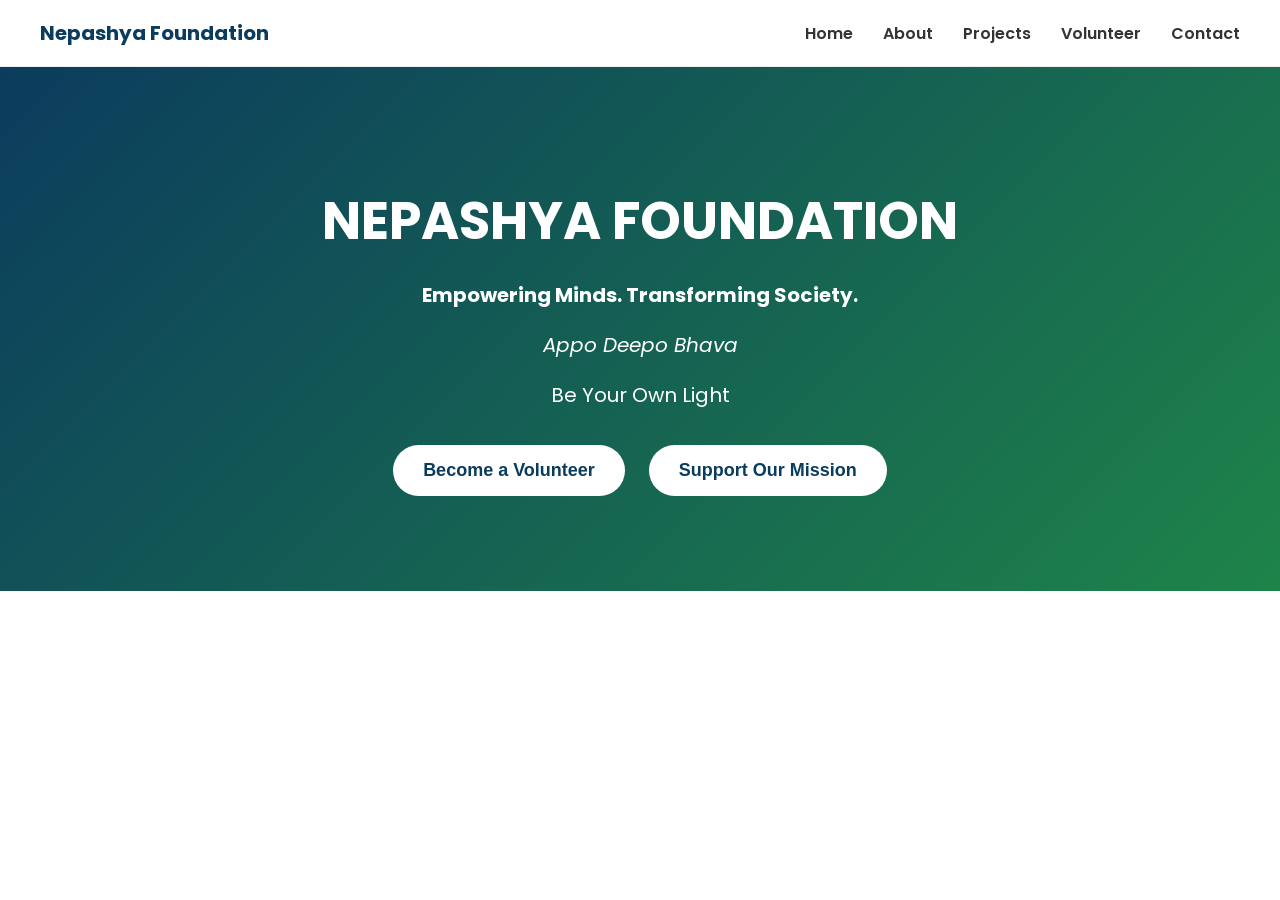
==== index.html @ 330c984b "index.html" ====
<!DOCTYPE html>
<html lang="en">
<head>
    <meta charset="UTF-8">
    <meta name="viewport" content="width=device-width, initial-scale=1.0">
    <title>Nepashya Foundation</title>
    <link rel="preconnect" href="https://fonts.googleapis.com">
    <link rel="preconnect" href="https://fonts.gstatic.com" crossorigin>
    <link href="https://fonts.googleapis.com/css2?family=Poppins:wght@400;600;700&display=swap" rel="stylesheet">
    <link rel="stylesheet" href="Style.css">
</head>

<body>

<nav>
    <div class="logo">Nepashya Foundation</div>
    <ul class="nav-links">
        <li><a href="index.html">Home</a></li>
        <li><a href="pages/about.html">About</a></li>
        <li><a href="pages/projects.html">Projects</a></li>
        <li><a href="pages/volunteer.html">Volunteer</a></li>
        <li><a href="pages/contact.html">Contact</a></li>
    </ul>
</nav>

<header>

<h1>NEPASHYA FOUNDATION</h1>

<p><strong>Empowering Minds. Transforming Society.</strong></p>

<p><em>Appo Deepo Bhava</em></p>

<p>Be Your Own Light</p>

<a href="pages/volunteer.html"><button>Become a Volunteer</button></a>
<a href="pages/contact.html"><button>Support Our Mission</button></a>

</header>

</body>

</html>
---- Style.css ----
/* ===== Brand Colors (Variables) ===== */
:root {
    --deep-blue: #0B3C5D;
    --emerald-green: #1E8449;
    --saffron: #FF9933;
    --background: #FFFFFF;
    --text-dark: #333333;
}

body {
    margin: 0;
    font-family: 'Poppins', Arial, sans-serif;
    background: var(--background);
    color: var(--text-dark);
}

/* ===== Navigation Bar ===== */
nav {
    display: flex;
    justify-content: space-between;
    align-items: center;
    padding: 18px 40px;
    background: var(--background);
    border-bottom: 1px solid #eee;
}

nav .logo {
    font-weight: 700;
    font-size: 20px;
    color: var(--deep-blue);
}

nav .nav-links {
    display: flex;
    list-style: none;
    gap: 30px;
    margin: 0;
    padding: 0;
}

nav .nav-links a {
    text-decoration: none;
    color: var(--text-dark);
    font-weight: 600;
    font-size: 16px;
    transition: color 0.2s ease;
}

nav .nav-links a:hover {
    color: var(--saffron);
}

/* ===== Inner Page Sections (About, Projects, etc.) ===== */
.page-section {
    max-width: 800px;
    margin: 60px auto;
    padding: 0 20px;
    line-height: 1.7;
}

.page-section h2 {
    color: var(--deep-blue);
    font-size: 36px;
    margin-bottom: 20px;
}

.page-section h3 {
    color: var(--emerald-green);
    font-size: 24px;
    margin-top: 30px;
}
.volunteer-form {
    display: flex;
    flex-direction: column;
    gap: 14px;
    max-width: 500px;
    margin-top: 20px;
}

.volunteer-form label {
    font-weight: 600;
    color: var(--deep-blue);
}

.volunteer-form input,
.volunteer-form select,
.volunteer-form textarea {
    padding: 12px;
    border: 1px solid #ccc;
    border-radius: 8px;
    font-family: 'Poppins', Arial, sans-serif;
    font-size: 16px;
}

.volunteer-form button {
    align-self: flex-start;
    background: var(--saffron);
    color: white;
}
.project-grid {
    display: grid;
    grid-template-columns: repeat(auto-fit, minmax(220px, 1fr));
    gap: 24px;
    margin-top: 30px;
}

.project-card {
    background: #f7f9fc;
    border: 1px solid #eee;
    border-radius: 12px;
    padding: 24px;
}

.project-card h3 {
    margin-top: 0;
}

/* ===== Hero Section ===== */
header {
    text-align: center;
    padding: 80px 20px;
    background: linear-gradient(135deg, var(--deep-blue), var(--emerald-green));
    color: white;
}

h1 {
    font-size: 52px;
    margin-bottom: 15px;
    font-weight: 700;
}

p {
    font-size: 20px;
}

button {
    padding: 15px 30px;
    margin: 15px 10px;
    border: none;
    border-radius: 30px;
    font-size: 18px;
    font-weight: 600;
    cursor: pointer;
}

button:first-of-type {
    background: var(--saffron);
    color: white;
}

button:last-of-type {
    background: white;
    color: var(--deep-blue);
}
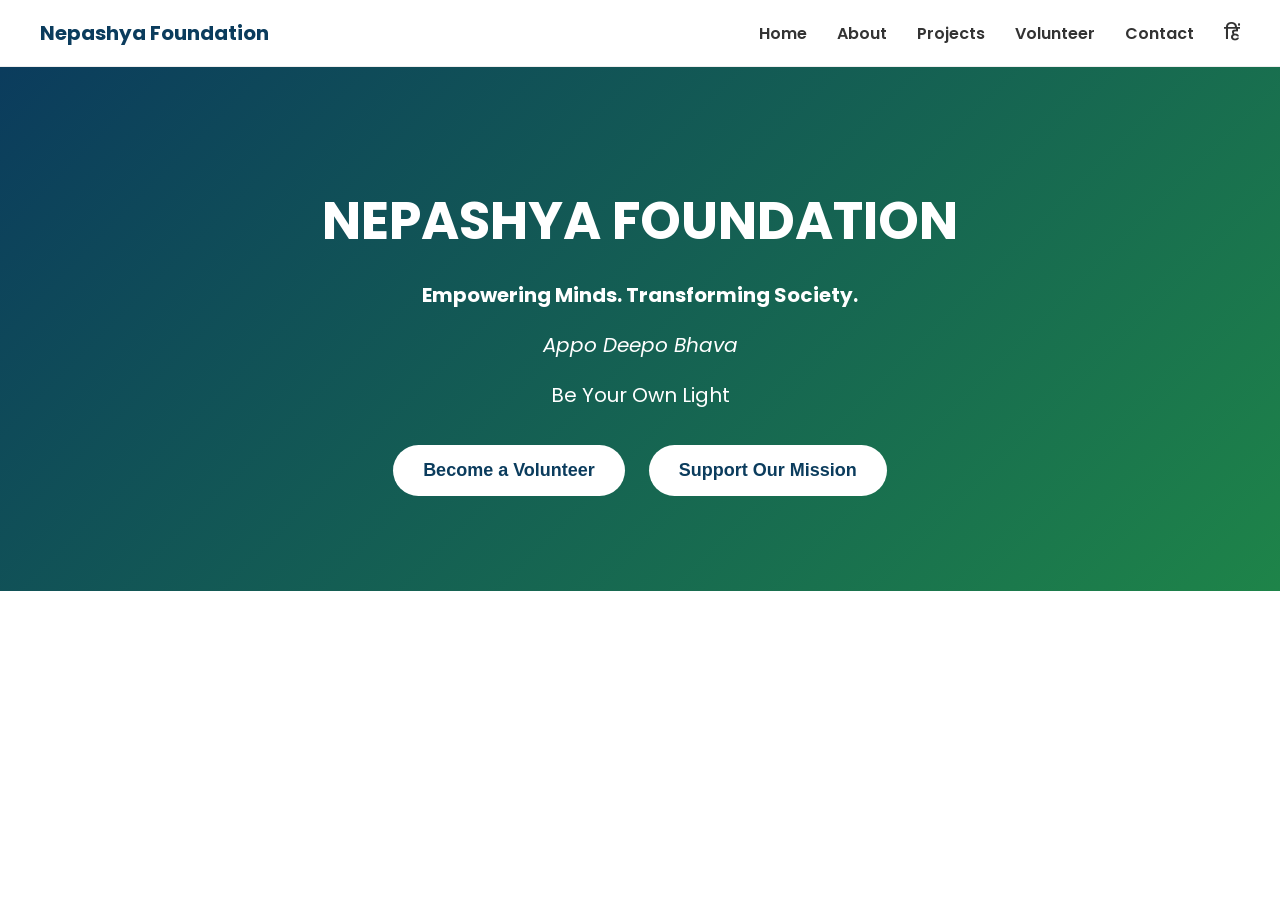
==== commit 37a4cc5c: "index.html" ====
--- a/index.html
+++ b/index.html
@@ -20,7 +20,8 @@
         <li><a href="pages/projects.html">Projects</a></li>
         <li><a href="pages/volunteer.html">Volunteer</a></li>
         <li><a href="pages/contact.html">Contact</a></li>
-    </ul>
+<li><a href="index-hi.html" class="lang-switch">हिं</a></li>
+</ul>
 </nav>
 
 <header>
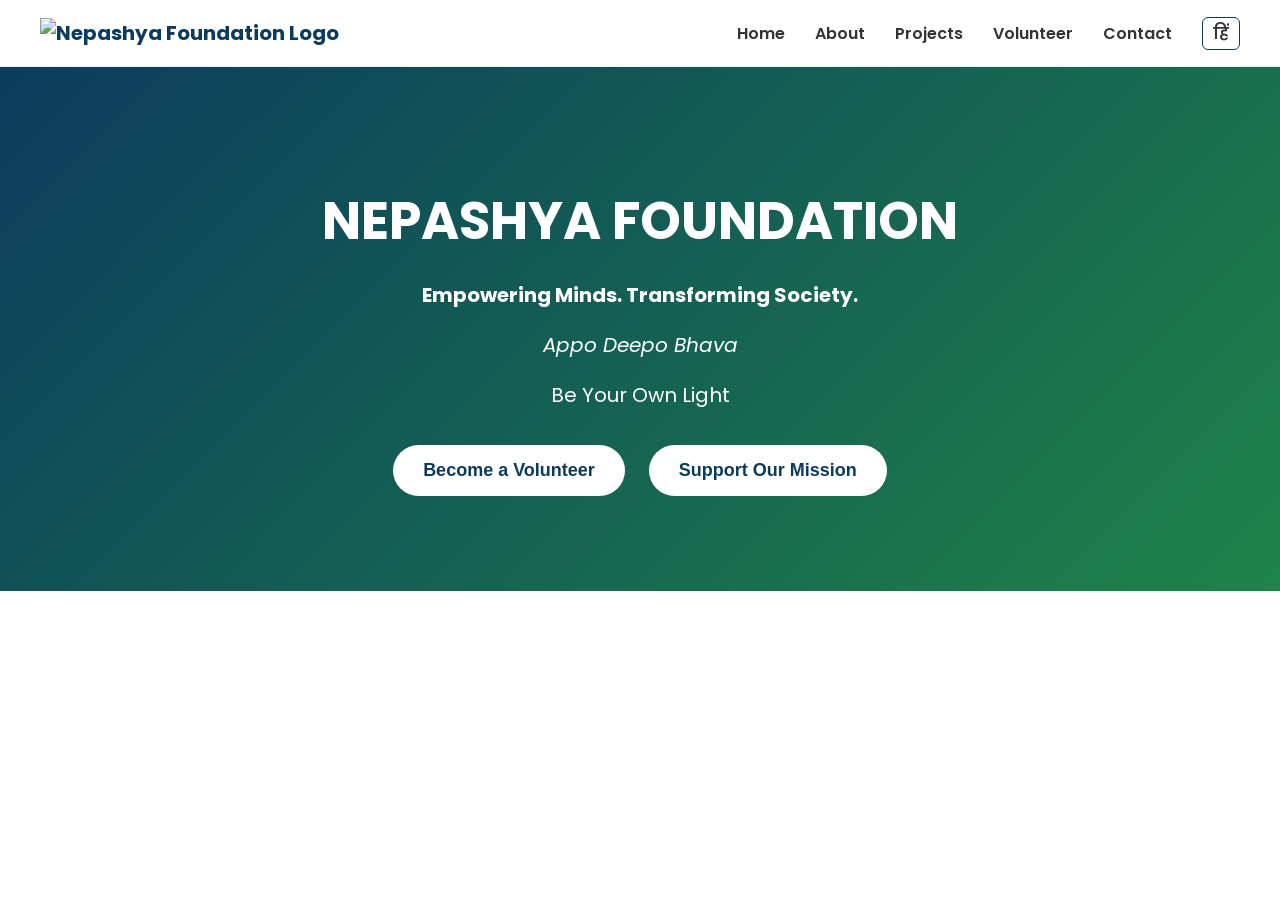
==== commit 889ecacc: "index.html Replaced logo text with an image for better branding." ====
--- a/index.html
+++ b/index.html
@@ -13,7 +13,7 @@
 <body>
 
 <nav>
-    <div class="logo">Nepashya Foundation</div>
+    <div class="logo"><img src="assets/images/logo/logo.png" alt="Nepashya Foundation Logo"></div>
     <ul class="nav-links">
         <li><a href="index.html">Home</a></li>
         <li><a href="pages/about.html">About</a></li>
--- a/Style.css
+++ b/Style.css
@@ -49,6 +49,13 @@
 nav .nav-links a:hover {
     color: var(--saffron);
 }
+.lang-switch {
+    border: 1px solid var(--deep-blue);
+    padding: 4px 10px;
+    border-radius: 6px;
+    font-size: 14px;
+}
+
 
 /* ===== Inner Page Sections (About, Projects, etc.) ===== */
 .page-section {
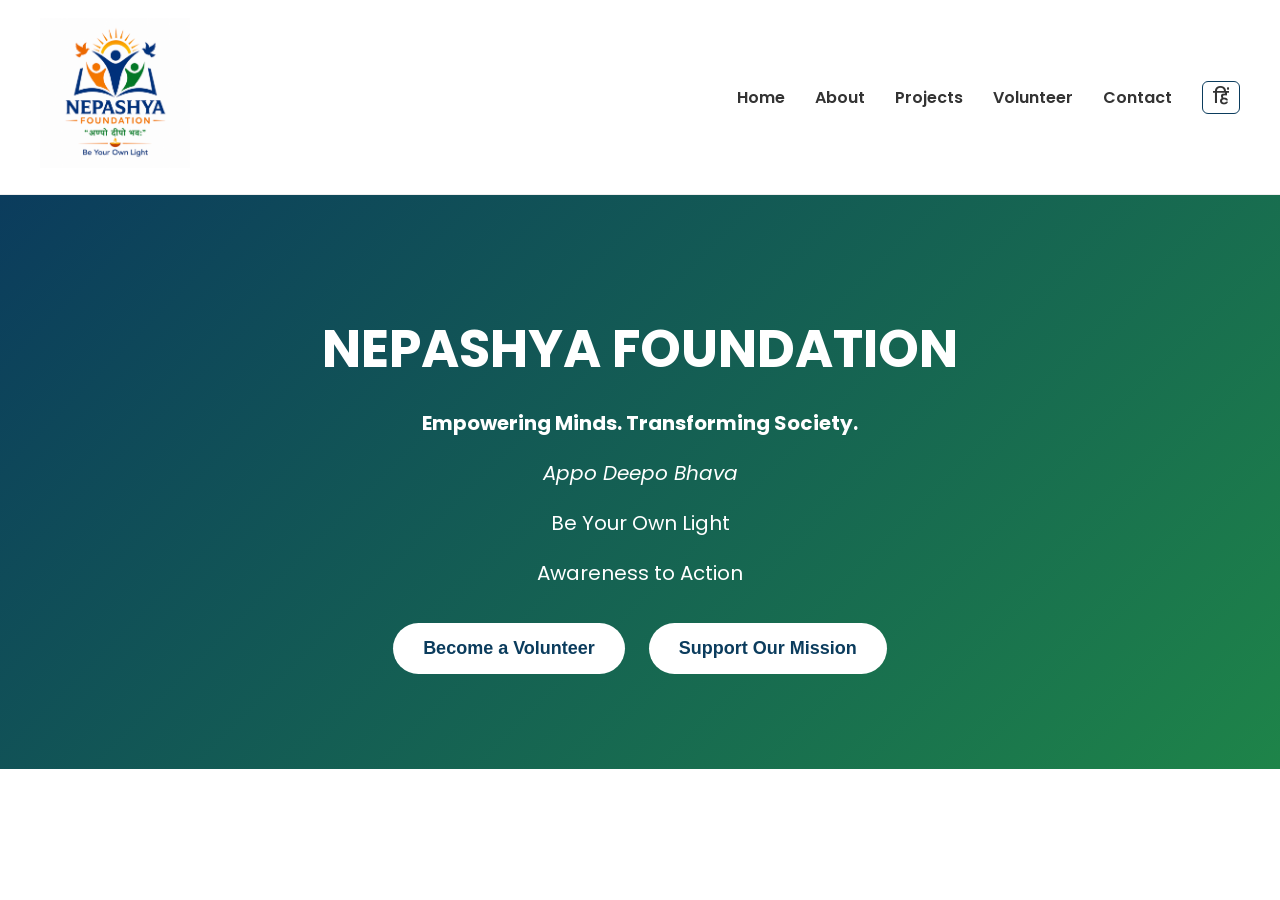
==== commit da6a560b: "Add tagline to index.html" ====
--- a/index.html
+++ b/index.html
@@ -33,6 +33,7 @@
 <p><em>Appo Deepo Bhava</em></p>
 
 <p>Be Your Own Light</p>
+    <p class="tagline-sub">Awareness to Action</p>
 
 <a href="pages/volunteer.html"><button>Become a Volunteer</button></a>
 <a href="pages/contact.html"><button>Support Our Mission</button></a>
--- a/Style.css
+++ b/Style.css
@@ -28,6 +28,9 @@
     font-weight: 700;
     font-size: 20px;
     color: var(--deep-blue);
+}
+nav .logo img {
+    height: 150px;
 }
 
 nav .nav-links {
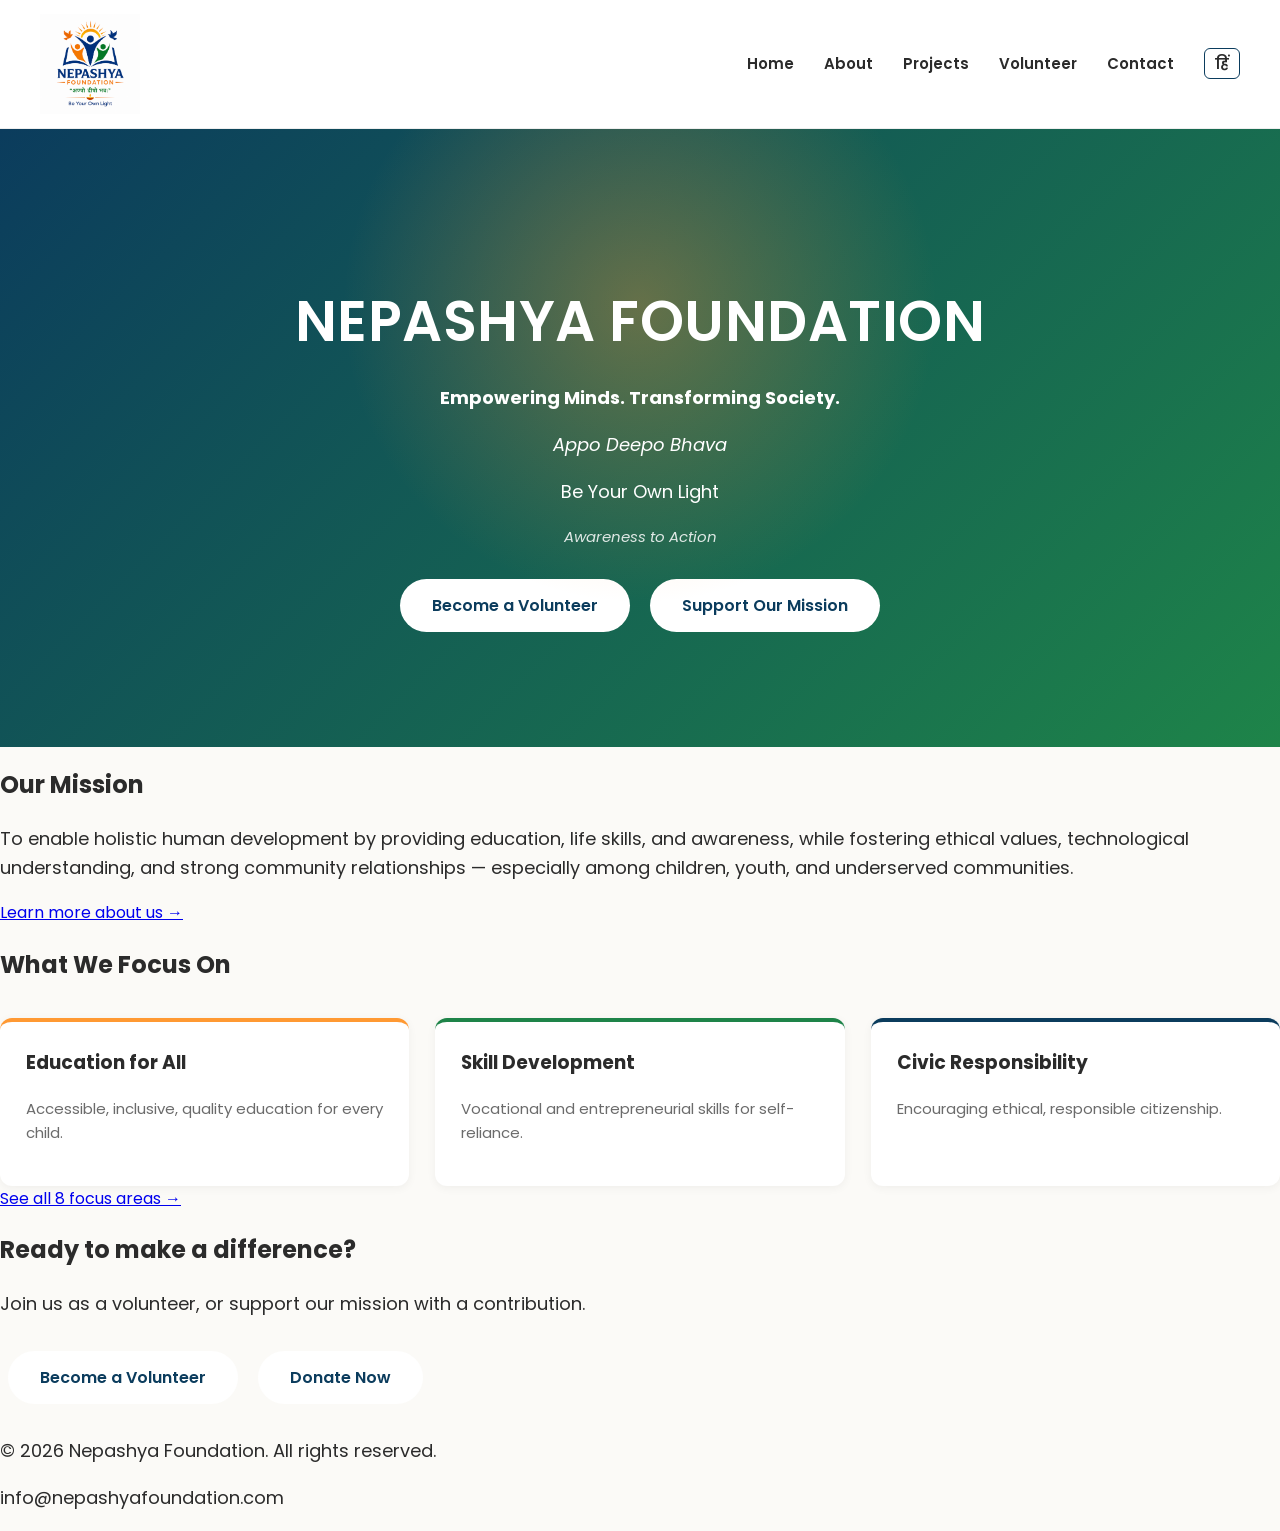
==== commit f1bb174f: "Update index.html" ====
--- a/index.html
+++ b/index.html
@@ -39,6 +39,47 @@
 <a href="pages/contact.html"><button>Support Our Mission</button></a>
 
 </header>
+    <section class="home-section mission-preview">
+    <h2>Our Mission</h2>
+    <p>
+        To enable holistic human development by providing education, life skills,
+        and awareness, while fostering ethical values, technological understanding,
+        and strong community relationships — especially among children, youth, and
+        underserved communities.
+    </p>
+    <a href="pages/about.html" class="text-link">Learn more about us →</a>
+</section>
+
+<section class="home-section focus-preview">
+    <h2>What We Focus On</h2>
+    <div class="project-grid">
+        <div class="project-card">
+            <h3>Education for All</h3>
+            <p>Accessible, inclusive, quality education for every child.</p>
+        </div>
+        <div class="project-card">
+            <h3>Skill Development</h3>
+            <p>Vocational and entrepreneurial skills for self-reliance.</p>
+        </div>
+        <div class="project-card">
+            <h3>Civic Responsibility</h3>
+            <p>Encouraging ethical, responsible citizenship.</p>
+        </div>
+    </div>
+    <a href="pages/projects.html" class="text-link">See all 8 focus areas →</a>
+</section>
+
+<section class="home-section cta-banner">
+    <h2>Ready to make a difference?</h2>
+    <p>Join us as a volunteer, or support our mission with a contribution.</p>
+    <a href="pages/volunteer.html"><button>Become a Volunteer</button></a>
+    <a href="pages/donate.html"><button class="btn-outline">Donate Now</button></a>
+</section>
+
+<footer>
+    <p>&copy; 2026 Nepashya Foundation. All rights reserved.</p>
+    <p>info@nepashyafoundation.com</p>
+</footer>
 
 </body>
 
--- a/Style.css
+++ b/Style.css
@@ -3,8 +3,14 @@
     --deep-blue: #0B3C5D;
     --emerald-green: #1E8449;
     --saffron: #FF9933;
-    --background: #FFFFFF;
-    --text-dark: #333333;
+    --background: #FBFAF7;
+    --card-bg: #FFFFFF;
+    --text-dark: #2B2B2B;
+    --text-muted: #6B6B6B;
+}
+
+* {
+    box-sizing: border-box;
 }
 
 body {
@@ -12,6 +18,11 @@
     font-family: 'Poppins', Arial, sans-serif;
     background: var(--background);
     color: var(--text-dark);
+    line-height: 1.6;
+}
+
+h1, h2, h3 {
+    font-family: 'Fraunces', 'Poppins', serif;
 }
 
 /* ===== Navigation Bar ===== */
@@ -19,18 +30,24 @@
     display: flex;
     justify-content: space-between;
     align-items: center;
-    padding: 18px 40px;
-    background: var(--background);
+    padding: 14px 40px;
+    background: var(--card-bg);
     border-bottom: 1px solid #eee;
+    position: sticky;
+    top: 0;
+    z-index: 100;
 }
 
 nav .logo {
     font-weight: 700;
     font-size: 20px;
     color: var(--deep-blue);
-}
+    display: flex;
+    align-items: center;
+}
+
 nav .logo img {
-    height: 150px;
+    height: 100px;
 }
 
 nav .nav-links {
@@ -45,120 +62,202 @@
     text-decoration: none;
     color: var(--text-dark);
     font-weight: 600;
-    font-size: 16px;
+    font-size: 15px;
     transition: color 0.2s ease;
 }
 
 nav .nav-links a:hover {
     color: var(--saffron);
 }
+
 .lang-switch {
     border: 1px solid var(--deep-blue);
     padding: 4px 10px;
     border-radius: 6px;
-    font-size: 14px;
-}
-
+    font-size: 13px;
+}
+
+/* ===== Hero Section ===== */
+header {
+    position: relative;
+    text-align: center;
+    padding: 110px 20px 100px;
+    background: linear-gradient(135deg, var(--deep-blue), var(--emerald-green));
+    color: white;
+    overflow: hidden;
+}
+
+header::before {
+    content: "";
+    position: absolute;
+    top: -20%;
+    left: 50%;
+    transform: translateX(-50%);
+    width: 600px;
+    height: 600px;
+    background: radial-gradient(circle, rgba(255,153,51,0.35) 0%, rgba(255,153,51,0) 70%);
+    pointer-events: none;
+}
+
+header h1, header p {
+    position: relative;
+    z-index: 1;
+}
+
+h1 {
+    font-size: 56px;
+    margin-bottom: 18px;
+    font-weight: 600;
+    letter-spacing: 0.5px;
+}
+
+p {
+    font-size: 18px;
+    color: var(--text-dark);
+}
+
+header p {
+    color: white;
+}
+
+.tagline-sub {
+    font-size: 15px;
+    opacity: 0.85;
+    font-style: italic;
+}
+
+button {
+    padding: 14px 32px;
+    margin: 15px 8px;
+    border: none;
+    border-radius: 30px;
+    font-size: 16px;
+    font-weight: 600;
+    font-family: 'Poppins', sans-serif;
+    cursor: pointer;
+    transition: transform 0.2s ease, box-shadow 0.2s ease;
+}
+
+button:hover {
+    transform: translateY(-2px);
+    box-shadow: 0 8px 20px rgba(0,0,0,0.15);
+}
+
+button:first-of-type {
+    background: var(--saffron);
+    color: white;
+}
+
+button:last-of-type {
+    background: white;
+    color: var(--deep-blue);
+}
 
 /* ===== Inner Page Sections (About, Projects, etc.) ===== */
 .page-section {
     max-width: 800px;
-    margin: 60px auto;
-    padding: 0 20px;
-    line-height: 1.7;
+    margin: 70px auto;
+    padding: 0 24px;
+    line-height: 1.8;
 }
 
 .page-section h2 {
     color: var(--deep-blue);
-    font-size: 36px;
-    margin-bottom: 20px;
+    font-size: 38px;
+    margin-bottom: 22px;
+    font-weight: 600;
 }
 
 .page-section h3 {
     color: var(--emerald-green);
-    font-size: 24px;
-    margin-top: 30px;
-}
+    font-size: 23px;
+    margin-top: 34px;
+    font-weight: 600;
+}
+
+.page-section p {
+    color: var(--text-muted);
+}
+
+/* ===== Volunteer / Contact Form ===== */
 .volunteer-form {
     display: flex;
     flex-direction: column;
     gap: 14px;
     max-width: 500px;
-    margin-top: 20px;
+    margin-top: 24px;
+    background: var(--card-bg);
+    padding: 28px;
+    border-radius: 14px;
+    box-shadow: 0 4px 18px rgba(0,0,0,0.06);
 }
 
 .volunteer-form label {
     font-weight: 600;
     color: var(--deep-blue);
+    font-size: 14px;
 }
 
 .volunteer-form input,
 .volunteer-form select,
 .volunteer-form textarea {
     padding: 12px;
-    border: 1px solid #ccc;
+    border: 1px solid #ddd;
     border-radius: 8px;
     font-family: 'Poppins', Arial, sans-serif;
-    font-size: 16px;
+    font-size: 15px;
+    background: #FAFAFA;
+}
+
+.volunteer-form input:focus,
+.volunteer-form select:focus,
+.volunteer-form textarea:focus {
+    outline: 2px solid var(--saffron);
+    background: white;
 }
 
 .volunteer-form button {
     align-self: flex-start;
     background: var(--saffron);
     color: white;
-}
+    margin: 8px 0 0;
+}
+
+/* ===== Project / Focus Area Cards ===== */
 .project-grid {
     display: grid;
-    grid-template-columns: repeat(auto-fit, minmax(220px, 1fr));
-    gap: 24px;
-    margin-top: 30px;
+    grid-template-columns: repeat(auto-fit, minmax(230px, 1fr));
+    gap: 26px;
+    margin-top: 34px;
 }
 
 .project-card {
-    background: #f7f9fc;
-    border: 1px solid #eee;
+    background: var(--card-bg);
+    border-top: 4px solid var(--saffron);
     border-radius: 12px;
-    padding: 24px;
+    padding: 26px;
+    box-shadow: 0 2px 10px rgba(0,0,0,0.05);
+    transition: transform 0.2s ease, box-shadow 0.2s ease;
+}
+
+.project-card:hover {
+    transform: translateY(-4px);
+    box-shadow: 0 10px 24px rgba(0,0,0,0.10);
+}
+
+.project-card:nth-of-type(3n+2) {
+    border-top-color: var(--emerald-green);
+}
+
+.project-card:nth-of-type(3n+3) {
+    border-top-color: var(--deep-blue);
 }
 
 .project-card h3 {
     margin-top: 0;
 }
 
-/* ===== Hero Section ===== */
-header {
-    text-align: center;
-    padding: 80px 20px;
-    background: linear-gradient(135deg, var(--deep-blue), var(--emerald-green));
-    color: white;
-}
-
-h1 {
-    font-size: 52px;
-    margin-bottom: 15px;
-    font-weight: 700;
-}
-
-p {
-    font-size: 20px;
-}
-
-button {
-    padding: 15px 30px;
-    margin: 15px 10px;
-    border: none;
-    border-radius: 30px;
-    font-size: 18px;
-    font-weight: 600;
-    cursor: pointer;
-}
-
-button:first-of-type {
-    background: var(--saffron);
-    color: white;
-}
-
-button:last-of-type {
-    background: white;
-    color: var(--deep-blue);
-}
+.project-card p {
+    color: var(--text-muted);
+    font-size: 15px;
+}
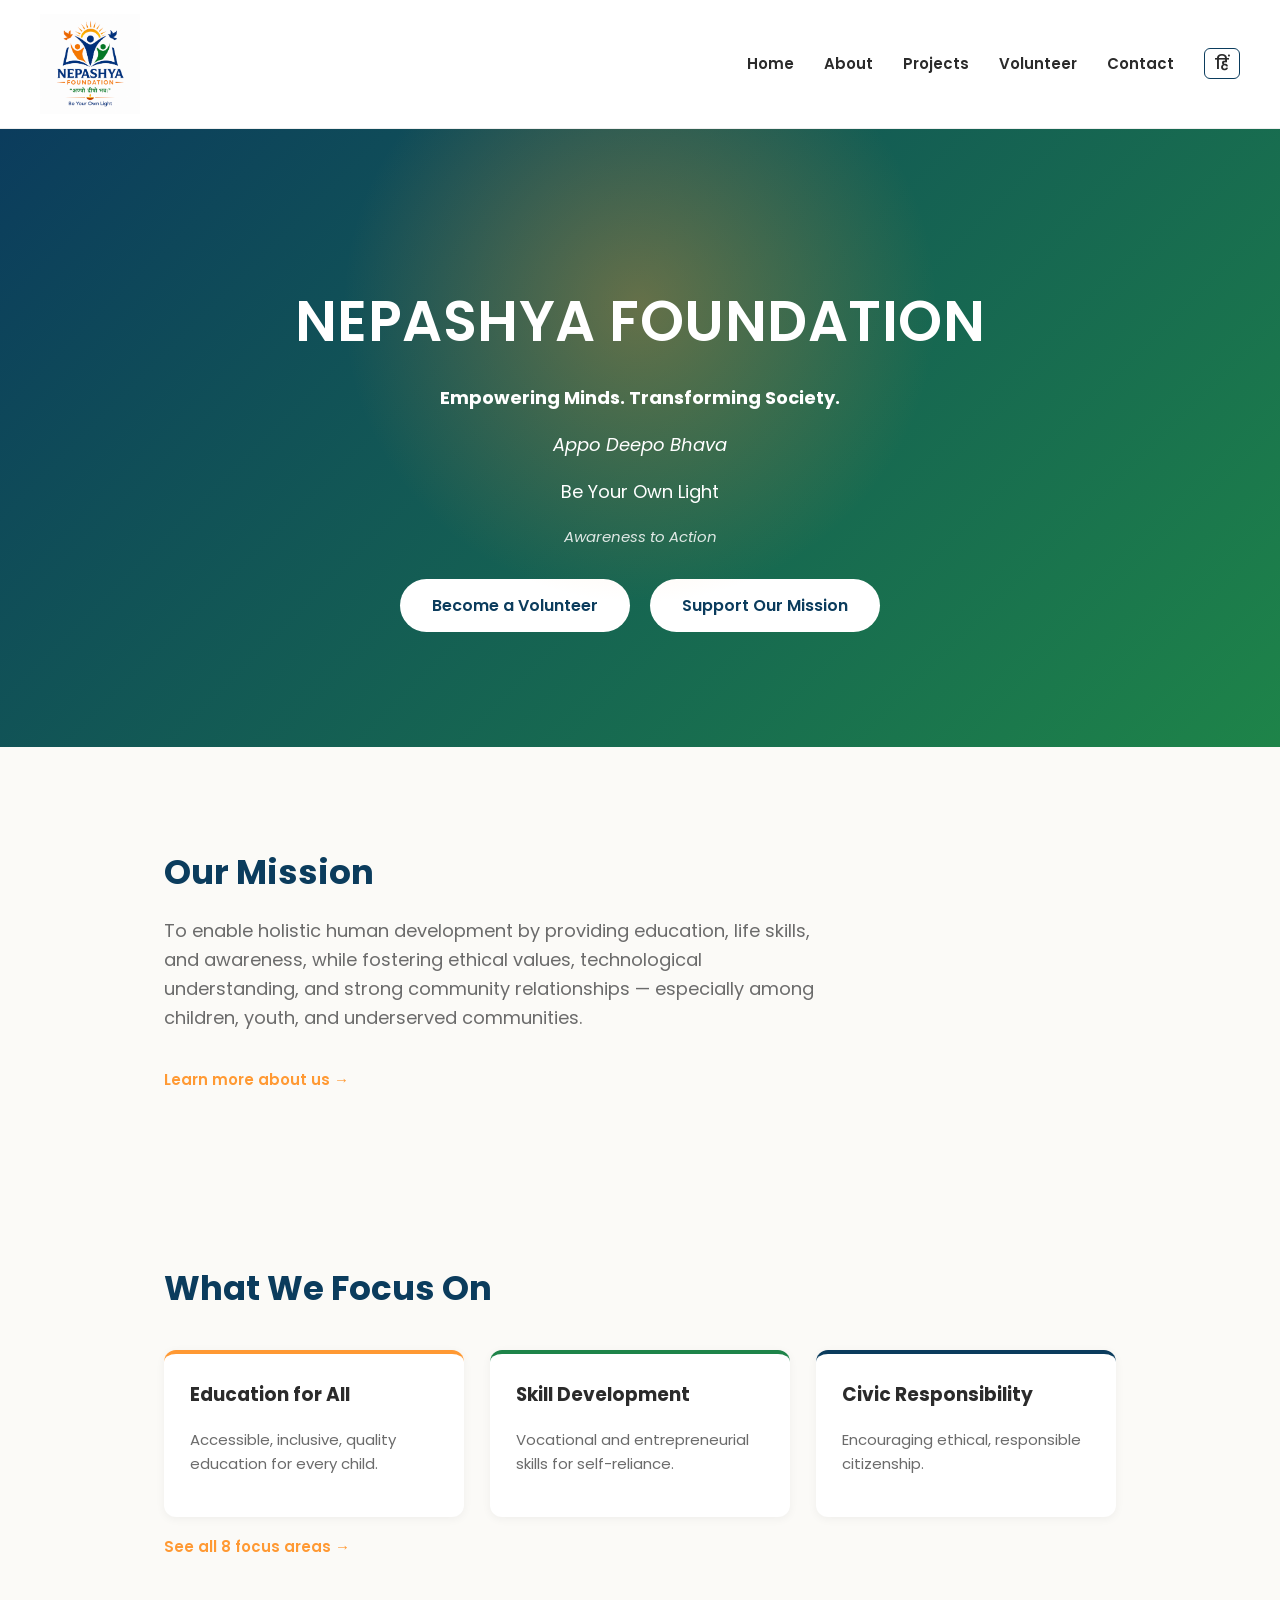
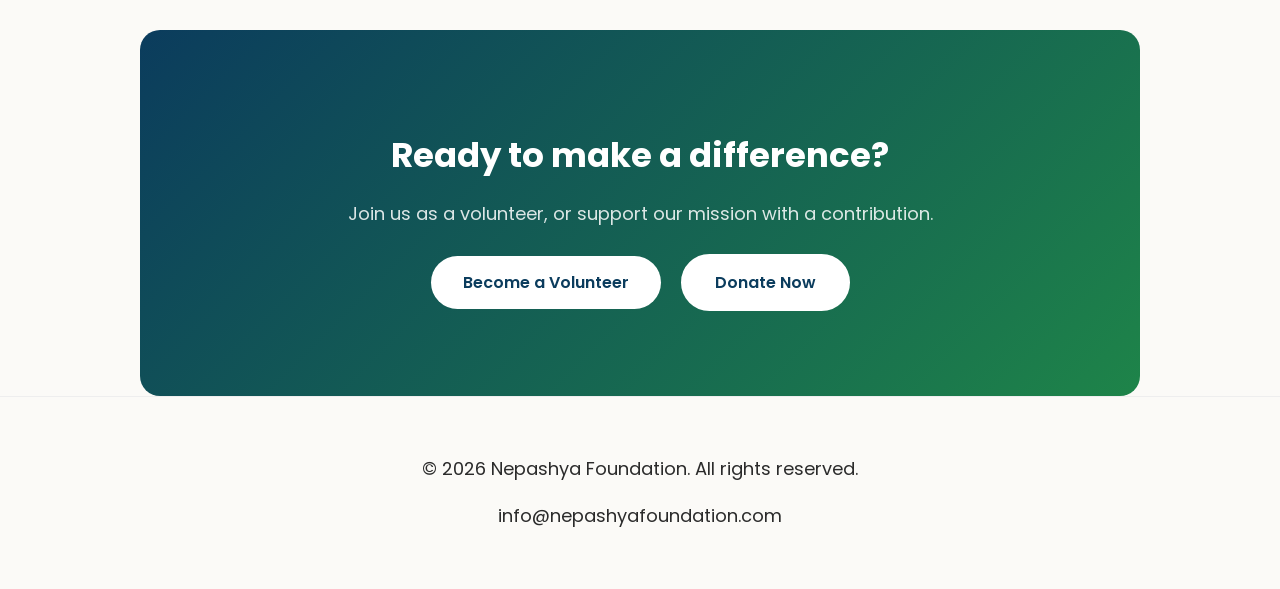
==== commit 0582dfd6: "Update index.html" ====
--- a/index.html
+++ b/index.html
@@ -1,6 +1,7 @@
 <!DOCTYPE html>
 <html lang="en">
 <head>
+    <meta name="google-site-verification" content="google5b5c5616a6d3ec64.html" />
     <meta charset="UTF-8">
     <meta name="viewport" content="width=device-width, initial-scale=1.0">
     <title>Nepashya Foundation</title>
--- a/Style.css
+++ b/Style.css
@@ -261,3 +261,105 @@
     color: var(--text-muted);
     font-size: 15px;
 }
+
+/* ===== Homepage Sections ===== */
+.home-section {
+    max-width: 1000px;
+    margin: 0 auto;
+    padding: 70px 24px;
+}
+
+.home-section h2 {
+    color: var(--deep-blue);
+    font-size: 34px;
+    margin-bottom: 18px;
+}
+
+.home-section p {
+    color: var(--text-muted);
+    max-width: 650px;
+}
+
+.text-link {
+    display: inline-block;
+    margin-top: 18px;
+    color: var(--saffron);
+    font-weight: 600;
+    text-decoration: none;
+    font-size: 15px;
+}
+
+.text-link:hover {
+    text-decoration: underline;
+}
+
+.cta-banner {
+    background: linear-gradient(135deg, var(--deep-blue), var(--emerald-green));
+    border-radius: 20px;
+    text-align: center;
+    color: white;
+}
+
+.cta-banner h2 {
+    color: white;
+}
+
+.cta-banner p {
+    color: rgba(255,255,255,0.85);
+    margin: 0 auto 10px;
+}
+
+.btn-outline {
+    background: transparent;
+    border: 2px solid white !important;
+    color: white;
+}
+
+/* ===== Footer ===== */
+footer {
+    text-align: center;
+    padding: 40px 20px;
+    color: var(--text-muted);
+    font-size: 14px;
+    border-top: 1px solid #eee;
+}
+
+/* ===== Mobile Adjustments ===== */
+@media (max-width: 600px) {
+    header {
+        padding: 60px 20px 60px;
+    }
+
+    h1 {
+        font-size: 36px;
+        letter-spacing: 0;
+    }
+
+    p {
+        font-size: 16px;
+    }
+
+    nav {
+        flex-direction: column;
+        gap: 14px;
+        padding: 14px 20px;
+    }
+
+    nav .logo img {
+        height: 70px;
+    }
+
+    nav .nav-links {
+        flex-wrap: wrap;
+        justify-content: center;
+        gap: 14px;
+    }
+
+    .home-section {
+        padding: 40px 20px;
+    }
+
+    .page-section {
+        margin: 40px auto;
+    }
+}
